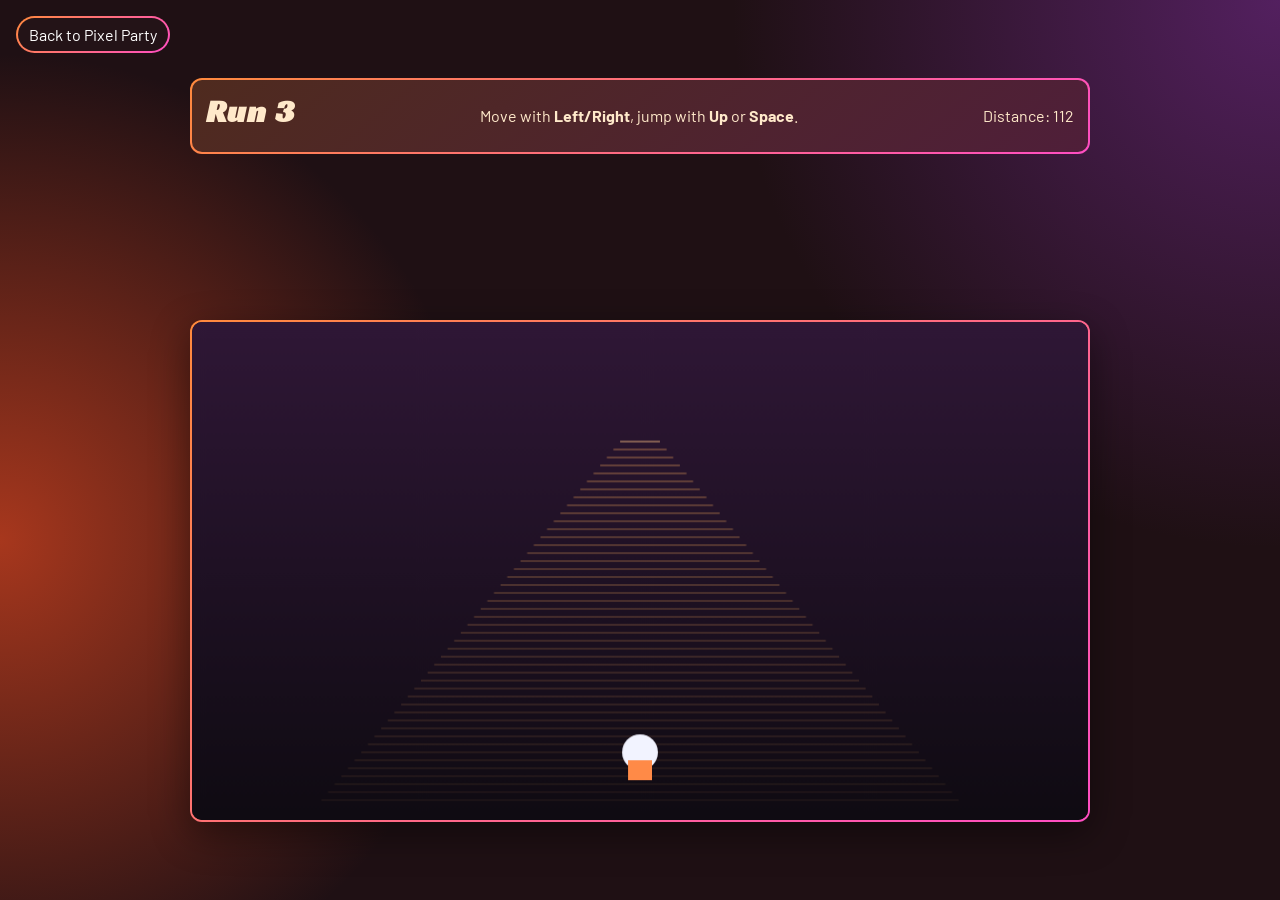
==== pages/run-3.html @ c72d249d "Build Pixel Party site with three playable arcade pages Create animated homepage and distinct game p" ====
<!doctype html>
<html lang="en">
<head>
  <meta charset="UTF-8" />
  <meta name="viewport" content="width=device-width, initial-scale=1.0" />
  <title>Run 3 | Pixel Party</title>
  <link rel="preconnect" href="https://fonts.googleapis.com">
  <link rel="preconnect" href="https://fonts.gstatic.com" crossorigin>
  <link href="https://fonts.googleapis.com/css2?family=Racing+Sans+One&family=Barlow:wght@400;700&display=swap" rel="stylesheet">
  <link rel="stylesheet" href="../css/run-3.css" />
</head>
<body>
  <a class="back" href="../index.html">Back to Pixel Party</a>
  <div class="hud">
    <h1>Run 3</h1>
    <p>Move with <b>Left/Right</b>, jump with <b>Up</b> or <b>Space</b>.</p>
    <p id="score">Distance: 0</p>
  </div>
  <canvas id="game" width="900" height="500"></canvas>
  <script src="../js/run-3.js"></script>
</body>
</html>
---- css/run-3.css ----
* { box-sizing: border-box; }
body {
  margin: 0;
  min-height: 100vh;
  display: grid;
  place-items: center;
  gap: .7rem;
  color: #ffe9ca;
  font-family: "Barlow", sans-serif;
  background: radial-gradient(circle at 0% 60%, #a7371d 0%, transparent 35%), radial-gradient(circle at 100% 0%, #53205f 0%, transparent 35%), #1f1014;
}
canvas {
  width: min(900px, 94vw);
  height: auto;
  border-radius: 12px;
  border: 2px solid transparent;
  background: linear-gradient(#130f11, #130f11) padding-box, linear-gradient(140deg, #ff8a3d, #ff4dc3, #ffd761, #ff8a3d) border-box;
  background-size: auto, 300% 300%;
  animation: gradientShift 5s linear infinite;
  box-shadow: 0 12px 38px #00000070;
}
.hud {
  width: min(900px, 94vw);
  display: flex;
  flex-wrap: wrap;
  gap: .9rem;
  align-items: baseline;
  justify-content: space-between;
  border-radius: 12px;
  border: 2px solid transparent;
  padding: .65rem .85rem;
  background: linear-gradient(#231317cc, #231317cc) padding-box, linear-gradient(140deg, #ff8a3d, #ff4dc3, #ffd761, #ff8a3d) border-box;
  background-size: auto, 300% 300%;
  animation: gradientShift 5s linear infinite;
}
h1 { margin: 0; font-family: "Racing Sans One", sans-serif; letter-spacing: .04em; }
.back {
  position: fixed;
  left: 1rem;
  top: 1rem;
  color: #fff;
  text-decoration: none;
  padding: .45rem .7rem;
  border-radius: 999px;
  border: 2px solid transparent;
  background: linear-gradient(#231317, #231317) padding-box, linear-gradient(140deg, #ff8a3d, #ff4dc3, #ffd761, #ff8a3d) border-box;
  background-size: auto, 300% 300%;
  animation: gradientShift 4.6s linear infinite;
}

@keyframes gradientShift {
  0% { background-position: 0% 50%; }
  50% { background-position: 100% 50%; }
  100% { background-position: 0% 50%; }
}
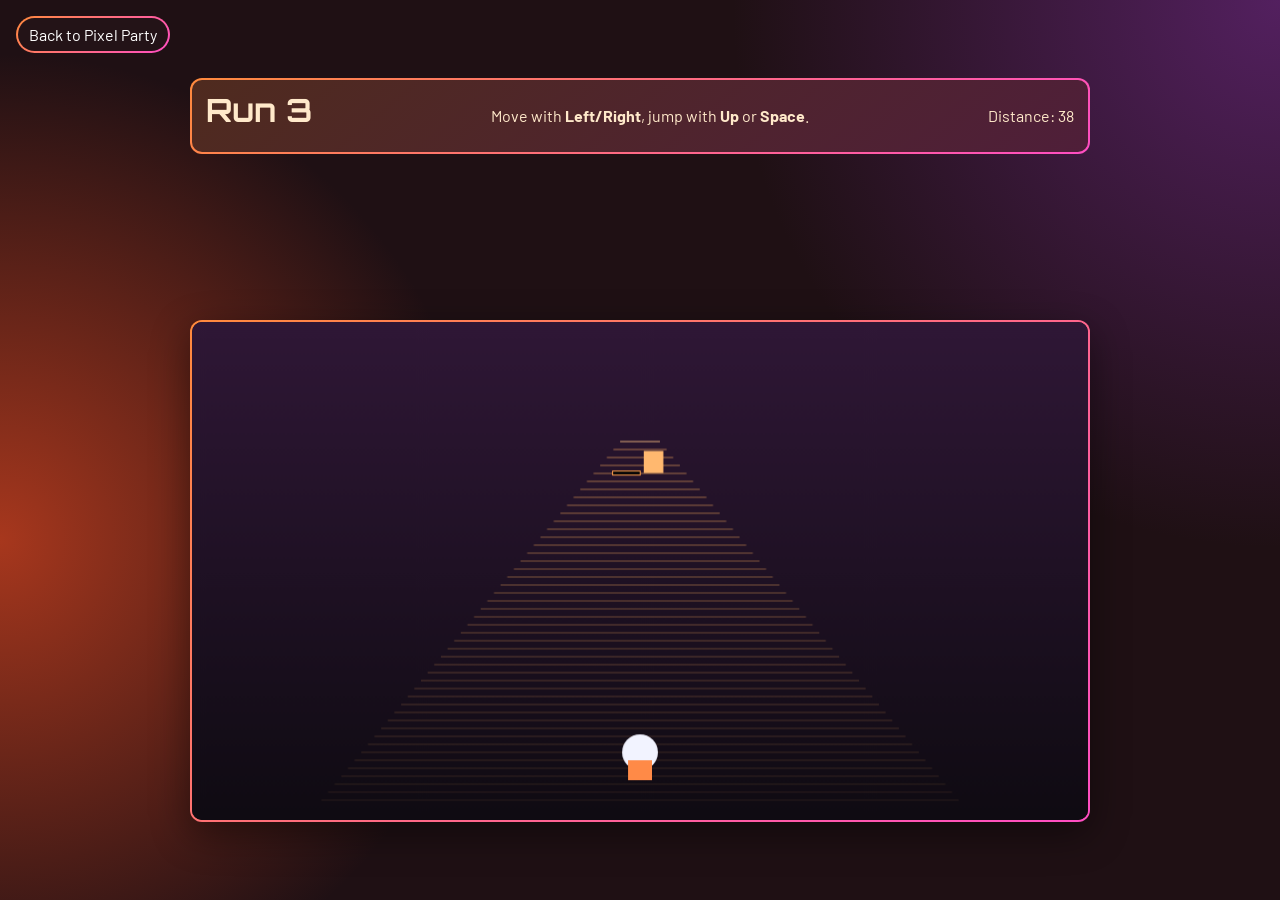
==== commit 67a22cd6: "Tune arcade game controls and obstacles" ====
--- a/pages/run-3.html
+++ b/pages/run-3.html
@@ -6,7 +6,7 @@
   <title>Run 3 | Pixel Party</title>
   <link rel="preconnect" href="https://fonts.googleapis.com">
   <link rel="preconnect" href="https://fonts.gstatic.com" crossorigin>
-  <link href="https://fonts.googleapis.com/css2?family=Racing+Sans+One&family=Barlow:wght@400;700&display=swap" rel="stylesheet">
+  <link href="https://fonts.googleapis.com/css2?family=Orbitron:wght@500;700&family=Racing+Sans+One&family=Barlow:wght@400;700&display=swap" rel="stylesheet">
   <link rel="stylesheet" href="../css/run-3.css" />
 </head>
 <body>
--- a/css/run-3.css
+++ b/css/run-3.css
@@ -33,7 +33,7 @@
   background-size: auto, 300% 300%;
   animation: gradientShift 5s linear infinite;
 }
-h1 { margin: 0; font-family: "Racing Sans One", sans-serif; letter-spacing: .04em; }
+h1 { margin: 0; font-family: "Orbitron", sans-serif; letter-spacing: 0; }
 .back {
   position: fixed;
   left: 1rem;
